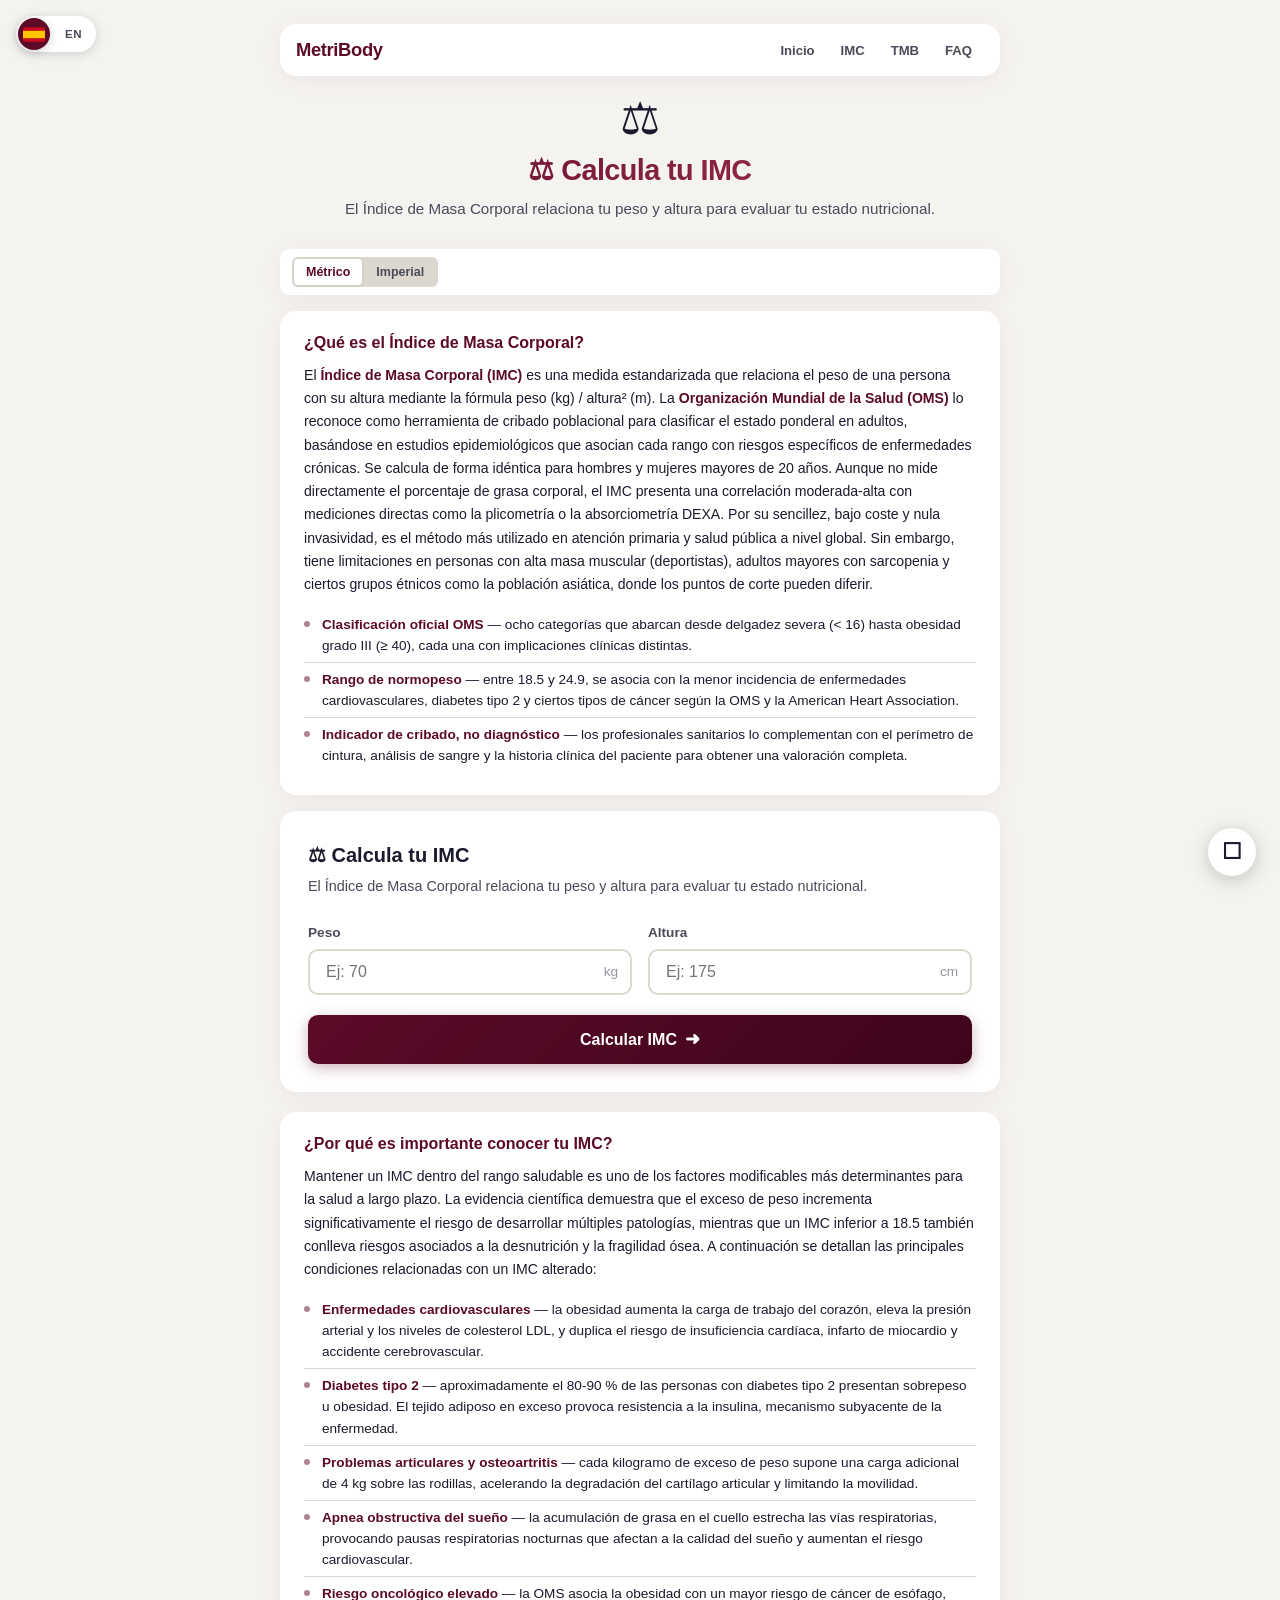
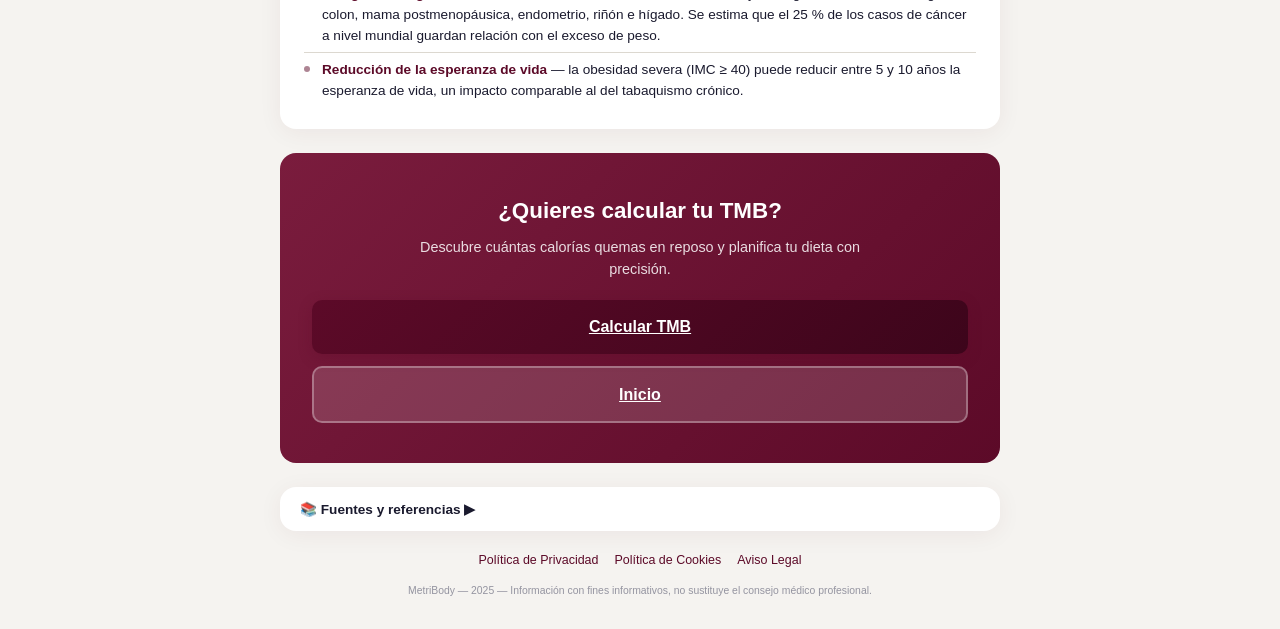
==== imc.html @ 4142ed70 "Reajuste de la pagina. Creación de una pagina home/index con información generica, navegador, y boto" ====
<!DOCTYPE html>
<html lang="es">
<head>
  <meta charset="UTF-8">
  <meta name="viewport" content="width=device-width, initial-scale=1.0">

  <title data-i18n="imc-titulo-pagina">Calculadora de IMC — Calcula tu Índice de Masa Corporal | MetriBody</title>
  <meta name="description" content="Calcula tu IMC gratis. Clasificación OMS con medidor animado. Aprende qué es el Índice de Masa Corporal y por qué es importante para tu salud.">
  <meta name="keywords" content="IMC, calculadora IMC, índice masa corporal, peso saludable, OMS, clasificación IMC, calcular IMC">
  <meta name="robots" content="index, follow">
  <meta name="author" content="MetriBody">
  <link rel="canonical" href="https://metribody.netlify.app/imc.html">
  <link rel="alternate" hreflang="es" href="https://metribody.netlify.app/imc.html">
  <link rel="alternate" hreflang="en" href="https://metribody.netlify.app/imc.html">

  <meta property="og:title" data-i18n-attr="content" data-i18n-key="imc-og-titulo" content="Calculadora de IMC gratuita — MetriBody">
  <meta property="og:description" data-i18n-attr="content" data-i18n-key="imc-og-desc" content="Calcula tu IMC al instante. Clasificación OMS con medidor animado, peso saludable y más.">
  <meta property="og:type" content="website">
  <meta property="og:url" content="https://metribody.netlify.app/imc.html">

  <meta name="twitter:card" content="summary_large_image">
  <meta name="twitter:title" data-i18n-attr="content" data-i18n-key="imc-tw-titulo" content="Calculadora de IMC — MetriBody">
  <meta name="twitter:description" data-i18n-attr="content" data-i18n-key="imc-tw-desc" content="Calcula tu IMC gratis. Clasificación OMS y medidor animado.">

  <script type="application/ld+json">
  {
    "@context": "https://schema.org",
    "@type": "WebApplication",
    "name": "Calculadora de IMC — MetriBody",
    "url": "https://metribody.netlify.app/imc.html",
    "description": "Calcula tu Índice de Masa Corporal con medidor animado y clasificación OMS.",
    "applicationCategory": "HealthApplication",
    "operatingSystem": "All",
    "browserRequirements": "Requires JavaScript",
    "inLanguage": ["es", "en"]
  }
  </script>

  <link rel="icon" type="image/svg+xml" href="favicon.svg">
  <link rel="icon" type="image/svg+xml" href="data:image/svg+xml,%3Csvg xmlns='http://www.w3.org/2000/svg' viewBox='0 0 64 64'%3E%3Crect width='64' height='64' rx='12' fill='%235C0A28'/%3E%3Cpath d='M18 36h8l4-18 4 28 4-18 4 8h4' stroke='%23A9A9A9' stroke-width='3.5' fill='none' stroke-linecap='round' stroke-linejoin='round'/%3E%3C/svg%3E">
  <link rel="apple-touch-icon" href="favicon.svg">
  <link rel="stylesheet" href="styles/style.css">
</head>
<body>

<a href="#contenido-principal" class="enlace-salto">Saltar al contenido</a>

<div class="selector-idioma" id="selector-idioma" role="switch" aria-checked="true" aria-label="Cambiar idioma" tabindex="0">
  <div class="pista-idioma" id="pista-idioma">
    <span class="texto-es">ES</span>
    <span class="texto-en">EN</span>
    <div class="deslizador-idioma" id="deslizador-idioma">
      <svg class="bandera" viewBox="0 0 30 20" xmlns="http://www.w3.org/2000/svg">
        <rect width="30" height="20" fill="#C60B1E"/>
        <rect y="5" width="30" height="10" fill="#FFC400"/>
      </svg>
    </div>
  </div>
</div>

<nav class="navegacion-principal" aria-label="Navegación principal">
  <div class="nav-marca">MetriBody</div>
  <ul class="nav-lista">
    <li><a href="index.html" class="nav-link" data-i18n="nav-inicio">Inicio</a></li>
    <li><a href="imc.html" class="nav-link" aria-current="page" data-i18n="nav-imc">IMC</a></li>
    <li><a href="tmb.html" class="nav-link" data-i18n="nav-tmb">TMB</a></li>
    <li><a href="index.html#faq" class="nav-link" data-i18n="nav-faq">FAQ</a></li>
  </ul>
  <button class="nav-toggle" aria-label="Menú" aria-expanded="false">&#9776;</button>
</nav>

<main class="contenedor" id="contenido-principal">

  <section class="calculadoras-seccion">

    <header class="encabezado">
      <div class="icono-encabezado" aria-hidden="true">&#9878;</div>
      <h1 data-i18n="imc-titulo">&#9878; Calcula tu IMC</h1>
      <p data-i18n="imc-desc">El Índice de Masa Corporal relaciona tu peso y altura para evaluar tu estado nutricional.</p>
    </header>

    <div class="barra-herramientas" role="toolbar" aria-label="Opciones">
      <div class="grupo-herramientas">
        <button class="herramienta herramienta-unidad activa" data-unidad="metrico" title="Sistema métrico" aria-label="Cambiar a métrico" data-i18n="metrico">Métrico</button>
        <button class="herramienta herramienta-unidad" data-unidad="imperial" title="Sistema imperial" aria-label="Cambiar a imperial" data-i18n="imperial">Imperial</button>
      </div>
    </div>

    <div class="info-box info-superior">
      <h2 class="info-box-titulo" data-i18n="imc-que-es-titulo">¿Qué es el Índice de Masa Corporal?</h2>
      <p class="info-box-texto" data-i18n="imc-que-es-texto">El <strong>Índice de Masa Corporal (IMC)</strong> es una medida estandarizada que relaciona el peso de una persona con su altura mediante la fórmula peso (kg) / altura² (m). La <strong>Organización Mundial de la Salud (OMS)</strong> lo reconoce como herramienta de cribado poblacional para clasificar el estado ponderal en adultos, basándose en estudios epidemiológicos que asocian cada rango con riesgos específicos de enfermedades crónicas. Se calcula de forma idéntica para hombres y mujeres mayores de 20 años. Aunque no mide directamente el porcentaje de grasa corporal, el IMC presenta una correlación moderada-alta con mediciones directas como la plicometría o la absorciometría DEXA. Por su sencillez, bajo coste y nula invasividad, es el método más utilizado en atención primaria y salud pública a nivel global. Sin embargo, tiene limitaciones en personas con alta masa muscular (deportistas), adultos mayores con sarcopenia y ciertos grupos étnicos como la población asiática, donde los puntos de corte pueden diferir.</p>
      <ul class="info-box-lista" data-i18n="imc-que-es-lista">
        <li><strong>Clasificación oficial OMS</strong> — ocho categorías que abarcan desde delgadez severa (&lt; 16) hasta obesidad grado III (≥ 40), cada una con implicaciones clínicas distintas.</li>
        <li><strong>Rango de normopeso</strong> — entre 18.5 y 24.9, se asocia con la menor incidencia de enfermedades cardiovasculares, diabetes tipo 2 y ciertos tipos de cáncer según la OMS y la American Heart Association.</li>
        <li><strong>Indicador de cribado, no diagnóstico</strong> — los profesionales sanitarios lo complementan con el perímetro de cintura, análisis de sangre y la historia clínica del paciente para obtener una valoración completa.</li>
      </ul>
    </div>

    <article class="tarjeta">
      <header class="encabezado-tarjeta">
        <h2 data-i18n="imc-titulo">&#9878; Calcula tu IMC</h2>
        <p data-i18n="imc-desc">El Índice de Masa Corporal relaciona tu peso y altura para evaluar tu estado nutricional.</p>
      </header>
      <form id="formulario-imc" class="formulario" novalidate>
        <div class="fila-formulario">
          <div class="grupo-formulario">
            <label for="peso-imc" data-i18n="peso">Peso <span class="unidad" id="unidad-peso-imc">(kg)</span></label>
            <div class="envoltorio-input">
              <input type="number" id="peso-imc" name="peso" data-i18n-placeholder="placeholder-peso" placeholder="Ej: 70" min="1" max="500" step="0.1" required>
              <span class="unidad-input" id="unidad-input-peso-imc" aria-hidden="true">kg</span>
            </div>
          </div>
          <div class="grupo-formulario">
            <label for="altura-imc" data-i18n="altura">Altura <span class="unidad" id="unidad-altura-imc">(cm)</span></label>
            <div class="envoltorio-input">
              <input type="number" id="altura-imc" name="altura" data-i18n-placeholder="placeholder-altura" placeholder="Ej: 175" min="1" max="300" step="0.1" required>
              <span class="unidad-input" id="unidad-input-altura-imc" aria-hidden="true">cm</span>
            </div>
          </div>
        </div>
        <button type="submit" class="btn btn-primario" id="btn-imc">
          <span class="texto-btn" data-i18n="btn-imc">Calcular IMC</span>
          <span class="icono-btn" aria-hidden="true">&#10140;</span>
        </button>
      </form>
    </article>

    <div class="tarjeta-resultado" id="resultado-imc" style="display:none" role="region" aria-live="polite">
      <div class="contenedor-medidor">
        <svg class="svg-medidor" viewBox="0 0 300 270" aria-hidden="true">
          <defs>
            <linearGradient id="gradiente-medidor" x1="0%" y1="0%" x2="100%" y2="0%">
              <stop offset="0%"   stop-color="#dc2626"/>
              <stop offset="14%"  stop-color="#ef4444"/>
              <stop offset="22%"  stop-color="#f59e0b"/>
              <stop offset="35%"  stop-color="#10b981"/>
              <stop offset="50%"  stop-color="#10b981"/>
              <stop offset="65%"  stop-color="#f59e0b"/>
              <stop offset="78%"  stop-color="#f97316"/>
              <stop offset="90%"  stop-color="#ef4444"/>
              <stop offset="100%" stop-color="#dc2626"/>
            </linearGradient>
          </defs>
          <path class="fondo-medidor" d="M 65.15 234.85 A 120 120 0 1 1 234.85 234.85" fill="none" stroke="#d4d4d4" stroke-width="24" stroke-linecap="round"/>
          <path class="relleno-medidor" id="relleno-medidor" d="M 65.15 234.85 A 120 120 0 1 1 234.85 234.85" fill="none" stroke="url(#gradiente-medidor)" stroke-width="24" stroke-linecap="round" stroke-dasharray="565.487 565.487" stroke-dashoffset="565.487" style="transition: stroke-dashoffset 1.2s cubic-bezier(0.25, 0.46, 0.45, 0.94);"/>
        </svg>
        <output class="valor-medidor" id="valor-medidor" for="peso-imc altura-imc">--</output>
        <span class="etiqueta-medidor" data-i18n="etiqueta-imc">IMC</span>
      </div>

      <div class="info-resultado">
        <div class="categoria-resultado" id="categoria-imc"></div>
        <div class="detalle-resultado" id="detalle-imc"></div>
      </div>

      <div class="rango-peso-ideal" id="rango-peso-ideal" style="display:none">
        <strong data-i18n="peso-ideal-label">&#9679; Peso saludable para tu altura:</strong>
        <span id="texto-rango-peso"></span>
      </div>

      <div class="tabla-imc" role="table" aria-label="Clasificación del IMC según la OMS">
        <div class="encabezado-tabla" role="row" data-i18n="tabla-titulo">Clasificaci&oacute;n del IMC</div>
        <div class="fila-tabla" role="row" data-min="0" data-max="16"><span role="cell">&lt; 16</span><span role="cell" data-i18n="cat-severa">Delgadez severa</span></div>
        <div class="fila-tabla" role="row" data-min="16" data-max="17"><span role="cell">16 - 16.99</span><span role="cell" data-i18n="cat-moderada">Delgadez moderada</span></div>
        <div class="fila-tabla" role="row" data-min="17" data-max="18.5"><span role="cell">17 - 18.49</span><span role="cell" data-i18n="cat-leve">Delgadez leve</span></div>
        <div class="fila-tabla" role="row" data-min="18.5" data-max="25"><span role="cell">18.5 - 24.99</span><span role="cell" data-i18n="cat-normal">Normal</span></div>
        <div class="fila-tabla" role="row" data-min="25" data-max="30"><span role="cell">25 - 29.99</span><span role="cell" data-i18n="cat-sobrepeso">Sobrepeso</span></div>
        <div class="fila-tabla" role="row" data-min="30" data-max="35"><span role="cell">30 - 34.99</span><span role="cell" data-i18n="cat-ob1">Obesidad grado I</span></div>
        <div class="fila-tabla" role="row" data-min="35" data-max="40"><span role="cell">35 - 39.99</span><span role="cell" data-i18n="cat-ob2">Obesidad grado II</span></div>
        <div class="fila-tabla" role="row" data-min="40" data-max="99"><span role="cell">&ge; 40</span><span role="cell" data-i18n="cat-ob3">Obesidad grado III</span></div>
      </div>
    </div>

    <div class="info-box info-inferior">
      <h2 class="info-box-titulo" data-i18n="imc-importancia-titulo">¿Por qué es importante conocer tu IMC?</h2>
      <p class="info-box-texto" data-i18n="imc-importancia-texto">Mantener un IMC dentro del rango saludable es uno de los factores modificables más determinantes para la salud a largo plazo. La evidencia científica demuestra que el exceso de peso incrementa significativamente el riesgo de desarrollar múltiples patologías, mientras que un IMC inferior a 18.5 también conlleva riesgos asociados a la desnutrición y la fragilidad ósea. A continuación se detallan las principales condiciones relacionadas con un IMC alterado:</p>
      <ul class="info-box-lista" data-i18n="imc-importancia-lista">
        <li><strong>Enfermedades cardiovasculares</strong> — la obesidad aumenta la carga de trabajo del corazón, eleva la presión arterial y los niveles de colesterol LDL, y duplica el riesgo de insuficiencia cardíaca, infarto de miocardio y accidente cerebrovascular.</li>
        <li><strong>Diabetes tipo 2</strong> — aproximadamente el 80-90 % de las personas con diabetes tipo 2 presentan sobrepeso u obesidad. El tejido adiposo en exceso provoca resistencia a la insulina, mecanismo subyacente de la enfermedad.</li>
        <li><strong>Problemas articulares y osteoartritis</strong> — cada kilogramo de exceso de peso supone una carga adicional de 4 kg sobre las rodillas, acelerando la degradación del cartílago articular y limitando la movilidad.</li>
        <li><strong>Apnea obstructiva del sueño</strong> — la acumulación de grasa en el cuello estrecha las vías respiratorias, provocando pausas respiratorias nocturnas que afectan a la calidad del sueño y aumentan el riesgo cardiovascular.</li>
        <li><strong>Riesgo oncológico elevado</strong> — la OMS asocia la obesidad con un mayor riesgo de cáncer de esófago, colon, mama postmenopáusica, endometrio, riñón e hígado. Se estima que el 25 % de los casos de cáncer a nivel mundial guardan relación con el exceso de peso.</li>
        <li><strong>Reducción de la esperanza de vida</strong> — la obesidad severa (IMC ≥ 40) puede reducir entre 5 y 10 años la esperanza de vida, un impacto comparable al del tabaquismo crónico.</li>
      </ul>
    </div>

  </section>

  <!-- CTA to TMB -->
  <section class="cta-seccion" aria-label="Calcula tu TMB">
    <h2 class="cta-titulo">¿Quieres calcular tu TMB?</h2>
    <p class="cta-desc">Descubre cuántas calorías quemas en reposo y planifica tu dieta con precisión.</p>
    <div class="cta-acciones">
      <a href="tmb.html" class="btn btn-primario" data-i18n="hero-cta-tmb">Calcular TMB</a>
      <a href="index.html" class="btn btn-secundario" data-i18n="nav-inicio">Volver al inicio</a>
    </div>
  </section>

  <!-- Referencias -->
  <div class="referencias" id="referencias">
    <button class="ref-toggle" id="ref-toggle" data-i18n="ref-titulo">📚 Fuentes y referencias ▶</button>
    <div class="ref-lista" id="ref-lista">
      <ol>
        <li><a href="https://www.who.int/news-room/fact-sheets/detail/obesity-and-overweight" target="_blank" rel="noopener noreferrer" data-i18n="ref-1">WHO — Obesity and overweight (clasificación del IMC y prevalencia global)</a></li>
        <li><a href="https://www.who.int/data/gho/data/themes/topics/topic-details/GHO/body-mass-index" target="_blank" rel="noopener noreferrer" data-i18n="ref-2">WHO Global Health Observatory — Body mass index (BMI) data portal</a></li>
        <li><a href="https://www.cdc.gov/bmi/adult-calculator/bmi-categories.html" target="_blank" rel="noopener noreferrer" data-i18n="ref-3">CDC — Adult BMI Categories (clasificación oficial de EE.UU.)</a></li>
        <li><a href="https://www.nhlbi.nih.gov/health/educational/lose_wt/BMI/bmicalc.htm" target="_blank" rel="noopener noreferrer" data-i18n="ref-4">NHLBI / NIH — Calculate Your BMI (National Heart, Lung, and Blood Institute)</a></li>
        <li><a href="https://www.heart.org/en/healthy-living/healthy-eating/losing-weight/bmi-in-adults" target="_blank" rel="noopener noreferrer" data-i18n="ref-5">American Heart Association — Body Mass Index in Adults</a></li>
        <li><a href="https://pubmed.ncbi.nlm.nih.gov/2305711/" target="_blank" rel="noopener noreferrer" data-i18n="ref-6">PubMed / NIH — Mifflin-St Jeor original study (Am J Clin Nutr, 1990)</a></li>
        <li><a href="https://www.aesan.gob.es/" target="_blank" rel="noopener noreferrer" data-i18n="ref-7">AESAN — Agencia Española de Seguridad Alimentaria y Nutrición</a></li>
        <li><a href="https://www.seen.es/calculadoras/calculadora-imc" target="_blank" rel="noopener noreferrer" data-i18n="ref-8">SEEN — Sociedad Española de Endocrinología y Nutrición</a></li>
      </ol>
    </div>
  </div>

</main>

<footer class="pie-pagina">
  <div class="footer-enlaces">
    <a href="privacidad.html" data-i18n="footer-privacidad">Política de Privacidad</a>
    <a href="cookies.html" data-i18n="footer-cookies">Política de Cookies</a>
    <a href="aviso-legal.html" data-i18n="footer-aviso">Aviso Legal</a>
  </div>
  <p><small data-i18n="footer">MetriBody — 2025 — Información con fines informativos, no sustituye el consejo médico profesional.</small></p>
</footer>

<button class="herramienta btn-modo-oscuro-fijo" id="btn-modo-oscuro" title="Modo oscuro" aria-label="Alternar modo oscuro">
  <span class="icono-modo" id="icono-modo">&#9790;</span>
</button>

<script src="scripts/script.js" defer></script>
</body>
</html>
---- styles/style.css ----
/* ============================================
   Calculadora IMC & TMB — Estilos
   Paleta: Deep Burgundy #5C0A28 | Silver #A9A9A9
   ============================================ */

 *,*::before,*::after {
  box-sizing: border-box;
  margin: 0;
  padding: 0;
}

:root {
  --vino: #5C0A28;
  --vino-oscuro: #3D051B;
  --vino-claro: #7A1C3D;
  --vino-brillante: #A83256;
  --plata: #A9A9A9;
  --plata-claro: #D4D4D4;
  --plata-oscuro: #808080;
  --fondo: #F5F3F0;
  --superficie: #FFFFFF;
  --texto: #1a1a2e;
  --texto-secundario: #4a4a5a;
  --texto-sutil: #9494a0;
  --borde: #dcd8d0;
  --borde-enfoque: #5C0A28;
  --exito: #10b981;
  --exito-fondo: #ecfdf5;
  --advertencia: #f59e0b;
  --advertencia-fondo: #fffbeb;
  --peligro: #ef4444;
  --peligro-fondo: #fef2f2;
  --naranja: #f97316;
  --naranja-fondo: #fff7ed;
  --purpura: #8b5cf6;
  --purpura-fondo: #f5f3ff;

  --sombra: 0 4px 24px rgba(92,10,40,0.06);
  --sombra-fuerte: 0 8px 32px rgba(92,10,40,0.10);
  --radio: 16px;
  --radio-pequeno: 10px;
  --radio-mini: 6px;
  --transicion: 0.3s cubic-bezier(0.4, 0, 0.2, 1);
}

html[data-tema="oscuro"] {
  --vino: #A83256;
  --vino-oscuro: #8B1A3E;
  --vino-claro: #C44A6E;
  --vino-brillante: #E06686;
  --plata: #808080;
  --plata-claro: #4a4a5a;
  --plata-oscuro: #A9A9A9;
  --fondo: #121212;
  --superficie: #1e1e2e;
  --texto: #e4e4e7;
  --texto-secundario: #a1a1aa;
  --texto-sutil: #71717a;
  --borde: #3f3f46;
  --borde-enfoque: #A83256;
  --exito-fondo: #064e3b;
  --advertencia-fondo: #451a03;
  --peligro-fondo: #450a0a;
  --naranja-fondo: #431407;
  --purpura-fondo: #2e1065;

  --sombra: 0 4px 24px rgba(0,0,0,0.4);
  --sombra-fuerte: 0 8px 32px rgba(0,0,0,0.5);
}

html {
  font-size: 16px;
  scroll-behavior: smooth;
}

body {
  font-family: -apple-system, BlinkMacSystemFont, 'Segoe UI', Roboto, 'Helvetica Neue', Arial, sans-serif;
  background: var(--fondo);
  color: var(--texto);
  line-height: 1.6;
  min-height: 100vh;
  display: flex;
  flex-direction: column;
  align-items: center;
  padding: 24px;
}

/* ==========================================
   Encabezado
   ========================================== */

.encabezado {
  text-align: center;
  margin-bottom: 28px;
}

.icono-encabezado {
  font-size: 2.8rem;
  line-height: 1;
  margin-bottom: 6px;
}

.encabezado h1 {
  font-size: 1.8rem;
  font-weight: 800;
  letter-spacing: -0.02em;
  background: linear-gradient(135deg, var(--vino), var(--vino-brillante));
  -webkit-background-clip: text;
  background-clip: text;
  -webkit-text-fill-color: transparent;
  margin-bottom: 4px;
}

.encabezado p {
  color: var(--texto-secundario);
  font-size: 0.95rem;
}

/* ==========================================
   Barra de herramientas
   ========================================== */

.barra-herramientas {
  display: flex;
  align-items: center;
  gap: 8px;
  margin-bottom: 16px;
  padding: 8px 12px;
  background: var(--superficie);
  border-radius: var(--radio-pequeno);
  box-shadow: var(--sombra);
}

.grupo-herramientas {
  display: flex;
  gap: 2px;
  background: var(--borde);
  border-radius: var(--radio-mini);
  padding: 2px;
}

.herramienta {
  padding: 6px 12px;
  border: none;
  background: transparent;
  color: var(--texto-secundario);
  font-size: 0.78rem;
  font-weight: 600;
  border-radius: 4px;
  cursor: pointer;
  transition: var(--transicion);
  font-family: inherit;
}

.herramienta:hover {
  color: var(--texto);
}

.herramienta.activa {
  background: var(--superficie);
  color: var(--vino);
  box-shadow: 0 1px 4px rgba(0,0,0,0.08);
}

.btn-modo-oscuro-fijo {
  position: fixed;
  bottom: 24px;
  right: 24px;
  z-index: 999;
  width: 48px;
  height: 48px;
  padding: 0;
  border: none;
  background: var(--superficie);
  color: var(--texto);
  font-size: 1.4rem;
  line-height: 1;
  border-radius: 50%;
  cursor: pointer;
  box-shadow: 0 4px 20px rgba(0,0,0,0.2);
  transition: transform 0.3s ease, box-shadow 0.3s ease, background 0.3s ease;
  display: flex;
  align-items: center;
  justify-content: center;
}

.btn-modo-oscuro-fijo:hover {
  transform: scale(1.1);
  box-shadow: 0 6px 28px rgba(0,0,0,0.3);
}

.btn-modo-oscuro-fijo:active {
  transform: scale(0.95);
}

.icono-modo {
  display: inline-block;
  transition: transform 0.3s ease;
  pointer-events: none;
}

html[data-tema="oscuro"] .icono-modo {
  transform: rotate(360deg);
}

/* ==========================================
   Selector de idioma (toggler deslizante)
   ========================================== */

.selector-idioma {
  position: fixed;
  top: 16px;
  left: 16px;
  z-index: 1000;
  cursor: pointer;
  user-select: none;
}

.pista-idioma {
  position: relative;
  width: 80px;
  height: 36px;
  background: var(--superficie);
  border-radius: 18px;
  box-shadow: 0 2px 12px rgba(0,0,0,0.15);
  display: flex;
  align-items: center;
  justify-content: space-between;
  padding: 0 14px;
  transition: background 0.3s ease;
}

.texto-es,
.texto-en {
  font-size: 0.72rem;
  font-weight: 700;
  color: var(--texto-secundario);
  z-index: 1;
  pointer-events: none;
  letter-spacing: 0.5px;
}

.deslizador-idioma {
  position: absolute;
  top: 2px;
  left: 2px;
  width: 32px;
  height: 32px;
  border-radius: 50%;
  background: var(--vino);
  box-shadow: 0 2px 8px rgba(0,0,0,0.2);
  transition: left 0.35s cubic-bezier(0.4, 0, 0.2, 1);
  display: flex;
  align-items: center;
  justify-content: center;
  overflow: hidden;
  z-index: 2;
  pointer-events: none;
}

.selector-idioma.en .deslizador-idioma {
  left: calc(100% - 34px);
}

.bandera {
  width: 22px;
  height: 15px;
  border-radius: 2px;
  display: block;
}

/* ==========================================
   Rango peso ideal
   ========================================== */

.rango-peso-ideal {
  font-size: 0.85rem;
  color: var(--texto);
  background: var(--exito-fondo);
  padding: 10px 14px;
  border-radius: var(--radio-pequeno);
  margin-bottom: 16px;
  border-left: 3px solid var(--exito);
  text-align: center;
}

.rango-peso-ideal strong {
  display: block;
  margin-bottom: 2px;
}

/* ==========================================
   Contenedor
   ========================================== */

.contenedor {
  width: 100%;
  max-width: 720px;
}

/* ==========================================
   Pestañas
   ========================================== */

.pestanas {
  display: flex;
  gap: 4px;
  background: var(--borde);
  border-radius: var(--radio-pequeno);
  padding: 4px;
  margin-bottom: 24px;
}

.btn-pestana {
  flex: 1;
  padding: 12px 20px;
  border: none;
  background: transparent;
  color: var(--texto-secundario);
  font-size: 1rem;
  font-weight: 600;
  border-radius: var(--radio-mini);
  cursor: pointer;
  transition: var(--transicion);
}

.btn-pestana:hover {
  color: var(--texto);
  background: rgba(255,255,255,0.5);
}

.btn-pestana.activo {
  background: var(--superficie);
  color: var(--vino);
  box-shadow: 0 2px 8px rgba(92,10,40,0.12);
}

.contenido-pestana {
  display: none;
  animation: aparecer 0.4s ease;
}

.contenido-pestana.activo {
  display: block;
}

@keyframes aparecer {
  from { opacity: 0; transform: translateY(12px); }
  to { opacity: 1; transform: translateY(0); }
}

/* ==========================================
   Info boxes (superior / inferior)
   ========================================== */

.info-box {
  background: var(--superficie);
  border-radius: var(--radio);
  box-shadow: var(--sombra);
  padding: 22px 24px;
}

.info-superior {
  margin-bottom: 16px;
}

.info-inferior {
  margin-top: 20px;
}

.info-box-titulo {
  font-size: 1rem;
  font-weight: 700;
  color: var(--vino);
  margin-bottom: 10px;
  line-height: 1.3;
}

.info-box-texto {
  font-size: 0.88rem;
  line-height: 1.65;
  color: var(--texto);
  margin-bottom: 12px;
}

.info-box-texto strong,
.info-box-lista strong {
  color: var(--vino);
  font-weight: 600;
}

.info-box-lista {
  list-style: none;
  padding: 0;
  margin: 0;
}

.info-box-lista li {
  position: relative;
  padding: 6px 0 6px 18px;
  font-size: 0.85rem;
  line-height: 1.55;
  color: var(--texto);
  border-bottom: 1px solid var(--borde);
}

.info-box-lista li:last-child {
  border-bottom: none;
}

.info-box-lista li::before {
  content: '';
  position: absolute;
  left: 0;
  top: 13px;
  width: 6px;
  height: 6px;
  border-radius: 50%;
  background: var(--vino);
  opacity: 0.5;
}

/* ==========================================
   Referencias (collapsible)
   ========================================== */

.referencias {
  margin-top: 24px;
  background: var(--superficie);
  border-radius: var(--radio);
  box-shadow: var(--sombra);
  overflow: hidden;
}

.ref-toggle {
  width: 100%;
  padding: 14px 20px;
  border: none;
  background: transparent;
  color: var(--texto);
  font-size: 0.85rem;
  font-weight: 600;
  cursor: pointer;
  text-align: left;
  font-family: inherit;
  transition: background 0.2s ease;
}

.ref-toggle:hover {
  background: rgba(92,10,40,0.04);
}

html[data-tema="oscuro"] .ref-toggle:hover {
  background: rgba(168,50,86,0.1);
}

.ref-lista {
  display: none;
  padding: 0 20px 16px;
}

.ref-lista ol {
  margin: 0;
  padding: 0 0 0 20px;
}

.ref-lista li {
  font-size: 0.8rem;
  line-height: 1.6;
  color: var(--texto-secundario);
  padding: 2px 0;
}

.ref-lista a {
  color: var(--vino);
  text-decoration: none;
  word-break: break-all;
}

.ref-lista a:hover {
  text-decoration: underline;
}

/* ==========================================
   Tarjeta
   ========================================== */

.tarjeta {
  background: var(--superficie);
  border-radius: var(--radio);
  box-shadow: var(--sombra);
  padding: 28px;
  margin-bottom: 20px;
}

.encabezado-tarjeta {
  margin-bottom: 24px;
}

.encabezado-tarjeta h2 {
  font-size: 1.25rem;
  font-weight: 700;
  margin-bottom: 4px;
  display: flex;
  align-items: center;
  gap: 8px;
}

.encabezado-tarjeta p {
  color: var(--texto-secundario);
  font-size: 0.9rem;
}

/* ==========================================
   Formulario
   ========================================== */

.formulario {
  display: flex;
  flex-direction: column;
  gap: 20px;
}

.fila-formulario {
  display: grid;
  grid-template-columns: 1fr 1fr;
  gap: 16px;
}

.fila-formulario-3 {
  grid-template-columns: 1fr 1fr 1fr;
}

.grupo-formulario {
  display: flex;
  flex-direction: column;
  gap: 6px;
}

.grupo-formulario label {
  font-size: 0.85rem;
  font-weight: 600;
  color: var(--texto-secundario);
}

.unidad {
  color: var(--texto-sutil);
  font-weight: 400;
}

.envoltorio-input {
  position: relative;
}

.envoltorio-input input,
.envoltorio-select select {
  width: 100%;
  padding: 12px 16px;
  padding-right: 44px;
  border: 2px solid var(--borde);
  border-radius: var(--radio-pequeno);
  font-size: 1rem;
  background: var(--superficie);
  color: var(--texto);
  transition: var(--transicion);
  outline: none;
  -moz-appearance: textfield;
}

.envoltorio-input input::-webkit-outer-spin-button,
.envoltorio-input input::-webkit-inner-spin-button {
  -webkit-appearance: none;
  margin: 0;
}

.envoltorio-input input:focus {
  border-color: var(--borde-enfoque);
  box-shadow: 0 0 0 3px rgba(92,10,40,0.10);
}

.unidad-input {
  position: absolute;
  right: 14px;
  top: 50%;
  transform: translateY(-50%);
  color: var(--texto-sutil);
  font-size: 0.85rem;
  font-weight: 500;
  pointer-events: none;
}

.envoltorio-select {
  position: relative;
}

.envoltorio-select select {
  padding-right: 40px;
  appearance: none;
  -webkit-appearance: none;
  cursor: pointer;
  background: var(--superficie);
}

.envoltorio-select select:focus {
  border-color: var(--borde-enfoque);
  box-shadow: 0 0 0 3px rgba(92,10,40,0.10);
}

.flecha-select {
  position: absolute;
  right: 14px;
  top: 50%;
  transform: translateY(-50%);
  color: var(--texto-sutil);
  font-size: 0.65rem;
  pointer-events: none;
}

/* ==========================================
   Radio buttons
   ========================================== */

.grupo-radio {
  display: flex;
  gap: 12px;
}

.btn-radio {
  flex: 1;
  display: flex;
  align-items: center;
  gap: 8px;
  padding: 10px 16px;
  border: 2px solid var(--borde);
  border-radius: var(--radio-pequeno);
  cursor: pointer;
  transition: var(--transicion);
  position: relative;
}

.btn-radio:hover {
  border-color: var(--vino);
  background: rgba(92,10,40,0.03);
}

.btn-radio input {
  position: absolute;
  opacity: 0;
  pointer-events: none;
}

.btn-radio input:checked + .indicador-radio {
  border-color: var(--vino);
  background: var(--vino);
}

.btn-radio input:checked + .indicador-radio::after {
  transform: scale(1);
}

.btn-radio input:checked ~ .etiqueta-radio {
  color: var(--vino);
  font-weight: 600;
}

.indicador-radio {
  width: 20px;
  height: 20px;
  border: 2px solid var(--texto-sutil);
  border-radius: 50%;
  display: flex;
  align-items: center;
  justify-content: center;
  transition: var(--transicion);
  flex-shrink: 0;
}

.indicador-radio::after {
  content: '';
  width: 8px;
  height: 8px;
  background: white;
  border-radius: 50%;
  transform: scale(0);
  transition: var(--transicion);
}

.etiqueta-radio {
  font-size: 0.9rem;
  font-weight: 500;
  transition: var(--transicion);
}

/* ==========================================
   Botón
   ========================================== */

.btn {
  display: inline-flex;
  align-items: center;
  justify-content: center;
  gap: 8px;
  padding: 14px 28px;
  border: none;
  border-radius: var(--radio-pequeno);
  font-size: 1rem;
  font-weight: 600;
  cursor: pointer;
  transition: var(--transicion);
  width: 100%;
}

.btn-primario {
  background: linear-gradient(135deg, var(--vino), var(--vino-oscuro));
  color: white;
  box-shadow: 0 4px 14px rgba(92,10,40,0.30);
}

.btn-primario:hover {
  transform: translateY(-2px);
  box-shadow: 0 6px 20px rgba(92,10,40,0.40);
}

.btn-primario:active {
  transform: translateY(0);
}

.icono-btn {
  font-size: 1.1rem;
  transition: var(--transicion);
}

.btn:hover .icono-btn {
  transform: translateX(4px);
}

/* ==========================================
   Tarjeta resultado
   ========================================== */

.tarjeta-resultado {
  background: var(--superficie);
  border-radius: var(--radio);
  box-shadow: var(--sombra-fuerte);
  padding: 28px;
  margin-bottom: 20px;
  animation: subir 0.5s ease;
}

@keyframes subir {
  from { opacity: 0; transform: translateY(20px); }
  to { opacity: 1; transform: translateY(0); }
}

/* ==========================================
   Medidor SVG
   ========================================== */

.contenedor-medidor {
  position: relative;
  display: flex;
  flex-direction: column;
  align-items: center;
  margin-bottom: 16px;
}

.svg-medidor {
  width: 100%;
  max-width: 280px;
  height: auto;
  display: block;
}

.fondo-medidor {
  stroke: var(--plata-claro);
}

.relleno-medidor {
  filter: drop-shadow(0 0 8px rgba(92,10,40,0.15));
}

.valor-medidor {
  position: absolute;
  top: 55%;
  left: 50%;
  transform: translate(-50%, -50%);
  font-size: 2.8rem;
  font-weight: 800;
  color: var(--texto);
  line-height: 1;
  z-index: 1;
  background: none;
  border: none;
}

.etiqueta-medidor {
  position: absolute;
  top: calc(55% + 34px);
  left: 50%;
  transform: translateX(-50%);
  font-size: 0.85rem;
  font-weight: 600;
  color: var(--texto-sutil);
  text-transform: uppercase;
  letter-spacing: 0.08em;
  z-index: 1;
}

/* ==========================================
   Info resultado
   ========================================== */

.info-resultado {
  text-align: center;
  margin-bottom: 20px;
}

.categoria-resultado {
  font-size: 1.4rem;
  font-weight: 700;
  margin-bottom: 2px;
}

.detalle-resultado {
  font-size: 0.9rem;
  color: var(--texto-secundario);
}

.consejo-resultado {
  font-size: 0.85rem;
  font-weight: 500;
  color: var(--texto);
  background: rgba(92,10,40,0.04);
  padding: 10px 14px;
  border-radius: var(--radio-pequeno);
  margin-top: 12px;
  border-left: 3px solid var(--vino);
}

/* ==========================================
   Tabla IMC
   ========================================== */

.tabla-imc {
  border: 1px solid var(--borde);
  border-radius: var(--radio-pequeno);
  overflow: hidden;
  font-size: 0.85rem;
}

.encabezado-tabla {
  background: rgba(92,10,40,0.04);
  padding: 10px 16px;
  font-weight: 700;
  color: var(--vino);
  border-bottom: 1px solid var(--borde);
}

.fila-tabla {
  display: flex;
  justify-content: space-between;
  padding: 8px 16px;
  border-bottom: 1px solid var(--borde);
  transition: var(--transicion);
}

.fila-tabla:last-child {
  border-bottom: none;
}

.fila-tabla.resaltado {
  background: var(--vino);
  color: white;
  font-weight: 600;
}

.fila-tabla span:first-child {
  color: var(--texto-sutil);
}

.fila-tabla.resaltado span:first-child {
  color: rgba(255,255,255,0.8);
}

/* ==========================================
   TMB — Grid métricas
   ========================================== */

.cuadricula-tmb {
  display: flex;
  align-items: center;
  gap: 12px;
  margin-bottom: 24px;
}

.metrica-tmb {
  flex: 1;
  text-align: center;
  padding: 20px 12px;
  background: rgba(92,10,40,0.04);
  border-radius: var(--radio-pequeno);
}

.valor-metrica {
  font-size: 2rem;
  font-weight: 800;
  color: var(--vino);
  line-height: 1.2;
  background: none;
  border: none;
}

.etiqueta-metrica {
  font-size: 0.85rem;
  font-weight: 600;
  color: var(--texto-secundario);
  margin-bottom: 2px;
}

.etiqueta-metrica .unidad {
  font-weight: 400;
}

.descripcion-metrica {
  font-size: 0.75rem;
  color: var(--texto-sutil);
}

.separador-tmb {
  font-size: 1.5rem;
  color: var(--texto-sutil);
  flex-shrink: 0;
}

/* ==========================================
   Recomendaciones TMB
   ========================================== */

.recomendaciones-tmb {
  display: grid;
  grid-template-columns: 1fr 1fr 1fr;
  gap: 12px;
  margin-bottom: 16px;
}

.tarjeta-recomendacion {
  padding: 16px 12px;
  border-radius: var(--radio-pequeno);
  text-align: center;
  border: 1px solid var(--borde);
  transition: var(--transicion);
}

.tarjeta-recomendacion:hover {
  transform: translateY(-4px);
  box-shadow: var(--sombra);
}

.recomendacion-deficit {
  background: var(--advertencia-fondo);
  border-color: #fde68a;
}

.recomendacion-mant {
  background: var(--exito-fondo);
  border-color: #a7f3d0;
}

.recomendacion-super {
  background: var(--purpura-fondo);
  border-color: #ddd6fe;
}

.titulo-recomendacion {
  font-size: 0.75rem;
  font-weight: 700;
  text-transform: uppercase;
  letter-spacing: 0.04em;
  margin-bottom: 6px;
  color: var(--texto-secundario);
}

.emoji-recomendacion {
  font-size: 0.9rem;
}

.valor-recomendacion {
  font-size: 1.4rem;
  font-weight: 800;
  margin-bottom: 2px;
  background: none;
  border: none;
}

.recomendacion-deficit .valor-recomendacion { color: var(--naranja); }
.recomendacion-mant .valor-recomendacion { color: var(--exito); }
.recomendacion-super .valor-recomendacion { color: var(--purpura); }

.descripcion-recomendacion {
  font-size: 0.72rem;
  color: var(--texto-sutil);
  line-height: 1.4;
}

.nota-tmb {
  font-size: 0.78rem;
  color: var(--texto-sutil);
  padding: 12px 16px;
  background: rgba(92,10,40,0.03);
  border-radius: var(--radio-pequeno);
  line-height: 1.5;
}

/* ==========================================
   Error formulario
   ========================================== */

.error-formulario {
  color: var(--peligro);
  font-size: 0.85rem;
  padding: 8px 12px;
  background: var(--peligro-fondo);
  border-radius: var(--radio-pequeno);
  margin-top: -8px;
}

/* ==========================================
   Skip link
   ========================================== */

.enlace-salto {
  position: absolute;
  top: -100%;
  left: 16px;
  background: var(--vino);
  color: white;
  padding: 8px 16px;
  border-radius: var(--radio-mini);
  z-index: 9999;
  font-size: 0.85rem;
  font-weight: 600;
  text-decoration: none;
}

.enlace-salto:focus {
  top: 8px;
}

/* ==========================================
   Navegación principal
   ========================================== */

.navegacion-principal {
  width: 100%;
  max-width: 720px;
  display: flex;
  align-items: center;
  justify-content: space-between;
  background: var(--superficie);
  border-radius: var(--radio);
  box-shadow: var(--sombra);
  padding: 0 16px;
  margin-bottom: 20px;
  min-height: 52px;
}

.nav-marca {
  font-size: 1.15rem;
  font-weight: 800;
  color: var(--vino);
  letter-spacing: -0.02em;
  flex-shrink: 0;
}

.nav-lista {
  display: flex;
  align-items: center;
  gap: 2px;
  list-style: none;
  margin: 0;
  padding: 0;
}

.nav-link {
  display: block;
  padding: 8px 12px;
  font-size: 0.82rem;
  font-weight: 600;
  color: var(--texto-secundario);
  text-decoration: none;
  border-radius: var(--radio-mini);
  transition: var(--transicion);
  background: none;
  border: none;
  cursor: pointer;
  font-family: inherit;
  white-space: nowrap;
}

.nav-link:hover,
.nav-link:focus {
  color: var(--vino);
  background: rgba(92,10,40,0.04);
}

.nav-desplegable {
  position: relative;
}

.nav-submenu {
  display: none;
  position: absolute;
  top: 100%;
  right: 0;
  background: var(--superficie);
  border-radius: var(--radio-pequeno);
  box-shadow: var(--sombra-fuerte);
  padding: 6px;
  min-width: 180px;
  list-style: none;
  z-index: 100;
}

.nav-desplegable:hover .nav-submenu,
.nav-desplegable:focus-within .nav-submenu {
  display: block;
}

.nav-submenu .nav-link {
  padding: 8px 14px;
  font-size: 0.8rem;
}

.nav-toggle {
  display: none;
  background: none;
  border: none;
  font-size: 1.5rem;
  color: var(--vino);
  cursor: pointer;
  padding: 8px;
}

/* ==========================================
   Hero section
   ========================================== */

.hero {
  background: linear-gradient(135deg, var(--vino), var(--vino-oscuro));
  border-radius: var(--radio);
  padding: 48px 32px;
  margin-bottom: 20px;
  text-align: center;
  position: relative;
  overflow: hidden;
}

.hero-contenido {
  position: relative;
  z-index: 1;
}

.hero-titulo {
  font-size: 1.6rem;
  font-weight: 800;
  color: white;
  letter-spacing: -0.02em;
  margin-bottom: 10px;
  line-height: 1.25;
}

.hero-subtitulo {
  font-size: 0.95rem;
  color: rgba(255,255,255,0.85);
  max-width: 520px;
  margin: 0 auto 24px;
  line-height: 1.5;
}

.hero-acciones {
  display: flex;
  gap: 12px;
  justify-content: center;
  flex-wrap: wrap;
}

.hero-acciones .btn-secundario {
  background: rgba(255,255,255,0.15);
  color: white;
  border: 2px solid rgba(255,255,255,0.3);
}

.hero-acciones .btn-secundario:hover {
  background: rgba(255,255,255,0.25);
  border-color: rgba(255,255,255,0.5);
}

/* ==========================================
   Tool cards grid
   ========================================== */

.herramientas-seccion {
  margin-bottom: 24px;
}

.herramientas-cuadricula {
  display: grid;
  grid-template-columns: 1fr 1fr 1fr;
  gap: 16px;
}

.herramienta-tarjeta {
  background: var(--superficie);
  border-radius: var(--radio);
  box-shadow: var(--sombra);
  padding: 24px 20px;
  text-align: center;
  transition: var(--transicion);
  display: flex;
  flex-direction: column;
  align-items: center;
  gap: 8px;
  position: relative;
}

.herramienta-tarjeta:hover {
  transform: translateY(-4px);
  box-shadow: var(--sombra-fuerte);
}

.tarjeta-icono {
  font-size: 2rem;
  line-height: 1;
  color: var(--vino);
}

.tarjeta-titulo {
  font-size: 0.95rem;
  font-weight: 700;
  color: var(--texto);
  line-height: 1.3;
}

.tarjeta-desc {
  font-size: 0.78rem;
  color: var(--texto-secundario);
  line-height: 1.45;
  flex: 1;
}

.tarjeta-accion {
  display: inline-block;
  margin-top: auto;
  font-size: 0.78rem;
  padding: 6px 16px;
  border-radius: 20px;
  background: var(--vino);
  color: white;
  text-decoration: none;
  font-weight: 600;
  transition: var(--transicion);
}

.tarjeta-accion:hover {
  background: var(--vino-brillante);
  transform: scale(1.05);
}

.herramienta-prox {
  opacity: 0.7;
}

.herramienta-prox:hover {
  opacity: 1;
}

.prox-etiqueta {
  font-size: 0.68rem;
  font-weight: 700;
  text-transform: uppercase;
  letter-spacing: 0.06em;
  color: var(--vino);
  background: rgba(92,10,40,0.08);
  padding: 3px 10px;
  border-radius: 20px;
  margin-top: auto;
}

/* ==========================================
   Section title (shared)
   ========================================== */

.seccion-titulo {
  font-size: 1.2rem;
  font-weight: 700;
  color: var(--vino);
  margin-bottom: 16px;
  text-align: center;
}

.calculadoras-seccion {
  margin-bottom: 24px;
}

/* ==========================================
   FAQ Slider
   ========================================== */

.faq-seccion {
  margin-bottom: 24px;
}

.faq-slider-contenedor {
  position: relative;
  background: var(--superficie);
  border-radius: var(--radio);
  box-shadow: var(--sombra);
}

.faq-slider-viewport {
  overflow: hidden;
  margin: 0 44px;
}

.faq-slider-track {
  display: flex;
  transition: transform 0.5s cubic-bezier(0.4, 0, 0.2, 1);
  min-height: 120px;
}

.faq-slide {
  flex: 0 0 100%;
  width: 100%;
  box-sizing: border-box;
}

.faq-slide-inner {
  padding: 32px 20px;
}

.faq-slide-pregunta {
  font-size: 1rem;
  font-weight: 700;
  color: var(--vino);
  margin-bottom: 12px;
  line-height: 1.3;
  text-align: center;
}

.faq-slide-respuesta {
  font-size: 0.88rem;
  line-height: 1.65;
  color: var(--texto-secundario);
  margin: 0;
  text-align: justify;
}

.faq-slider-btn {
  position: absolute;
  top: 50%;
  transform: translateY(-50%);
  z-index: 2;
  background: var(--vino);
  color: white;
  border: none;
  width: 36px;
  height: 36px;
  border-radius: 50%;
  font-size: 0.9rem;
  cursor: pointer;
  display: flex;
  align-items: center;
  justify-content: center;
  transition: var(--transicion);
}

.faq-slider-btn:hover {
  background: var(--vino-brillante);
  transform: translateY(-50%) scale(1.1);
}

.faq-slider-btn:active {
  transform: translateY(-50%) scale(0.95);
}

.faq-slider-prev {
  left: 4px;
}

.faq-slider-next {
  right: 4px;
}



/* ==========================================
   CTA section
   ========================================== */

.cta-seccion {
  background: linear-gradient(135deg, var(--vino-claro), var(--vino));
  border-radius: var(--radio);
  padding: 40px 32px;
  margin-bottom: 24px;
  text-align: center;
}

.cta-titulo {
  font-size: 1.4rem;
  font-weight: 800;
  color: white;
  margin-bottom: 8px;
}

.cta-desc {
  font-size: 0.9rem;
  color: rgba(255,255,255,0.85);
  max-width: 440px;
  margin: 0 auto 20px;
  line-height: 1.5;
}

.cta-acciones {
  display: flex;
  gap: 12px;
  justify-content: center;
  flex-wrap: wrap;
}

.cta-acciones .btn-secundario {
  background: rgba(255,255,255,0.15);
  color: white;
  border: 2px solid rgba(255,255,255,0.3);
}

.cta-acciones .btn-secundario:hover {
  background: rgba(255,255,255,0.25);
  border-color: rgba(255,255,255,0.5);
}

/* ==========================================
   Pie de página
   ========================================== */

.pie-pagina {
  width: 100%;
  max-width: 720px;
  text-align: center;
  padding: 20px 0 4px;
  font-size: 0.78rem;
  color: var(--texto-sutil);
}

.footer-enlaces {
  display: flex;
  gap: 16px;
  justify-content: center;
  flex-wrap: wrap;
  margin-bottom: 10px;
}

.pie-pagina a {
  color: var(--vino);
  text-decoration: none;
}

.pie-pagina a:hover {
  text-decoration: underline;
}

/* ==========================================
   Breadcrumb
   ========================================== */

.migaja {
  font-size: 0.8rem;
  color: var(--texto-sutil);
  margin-bottom: 16px;
  padding: 8px 0;
}

.migaja a {
  color: var(--vino);
  text-decoration: none;
  font-weight: 500;
}

.migaja a:hover {
  text-decoration: underline;
}

.migaja span {
  color: var(--texto-secundario);
  font-weight: 600;
}

/* ==========================================
   Responsive
   ========================================== */

@media (max-width: 640px) {
  body {
    padding: 12px;
  }

  .encabezado h1 {
    font-size: 1.4rem;
  }

  .tarjeta,
  .tarjeta-resultado {
    padding: 20px 16px;
  }

  .fila-formulario {
    grid-template-columns: 1fr;
  }

  .fila-formulario-3 {
    grid-template-columns: 1fr;
  }

  .cuadricula-tmb {
    flex-direction: column;
  }

  .separador-tmb {
    display: none;
  }

  .recomendaciones-tmb {
    grid-template-columns: 1fr;
  }

  .svg-medidor {
    max-width: 240px;
  }

  .valor-medidor {
    font-size: 2rem;
  }

  .etiqueta-medidor {
    top: calc(55% + 28px);
  }

  .pestanas {
    flex-direction: row;
  }

  .btn-pestana {
    font-size: 0.9rem;
    padding: 10px 14px;
  }

  .grupo-radio {
    flex-direction: column;
  }

  .hero {
    padding: 32px 20px;
  }

  .hero-titulo {
    font-size: 1.25rem;
  }

  .hero-subtitulo {
    font-size: 0.85rem;
  }

  .herramientas-cuadricula {
    grid-template-columns: 1fr 1fr;
  }

  .herramienta-tarjeta {
    padding: 18px 14px;
  }

  .cta-seccion {
    padding: 28px 20px;
  }

  .cta-titulo {
    font-size: 1.15rem;
  }

  .navegacion-principal {
    flex-wrap: wrap;
    padding: 8px 12px;
  }

  .nav-lista {
    display: none;
    width: 100%;
    flex-direction: column;
    padding: 8px 0;
    gap: 2px;
  }

  .nav-lista.visible {
    display: flex;
  }

  .nav-toggle {
    display: block;
  }

  .nav-submenu {
    position: static;
    box-shadow: none;
    padding: 0 0 0 16px;
  }

  .nav-desplegable:hover .nav-submenu {
    display: none;
  }

  .nav-desplegable.nav-abierto .nav-submenu {
    display: block;
  }
}

@media (max-width: 480px) {
  .herramientas-cuadricula {
    grid-template-columns: 1fr;
  }
}

@media (min-width: 641px) and (max-width: 768px) {
  .recomendaciones-tmb {
    grid-template-columns: 1fr 1fr;
  }

  .recomendaciones-tmb .tarjeta-recomendacion:last-child {
    grid-column: span 2;
  }

  .herramientas-cuadricula {
    grid-template-columns: 1fr 1fr;
  }
}
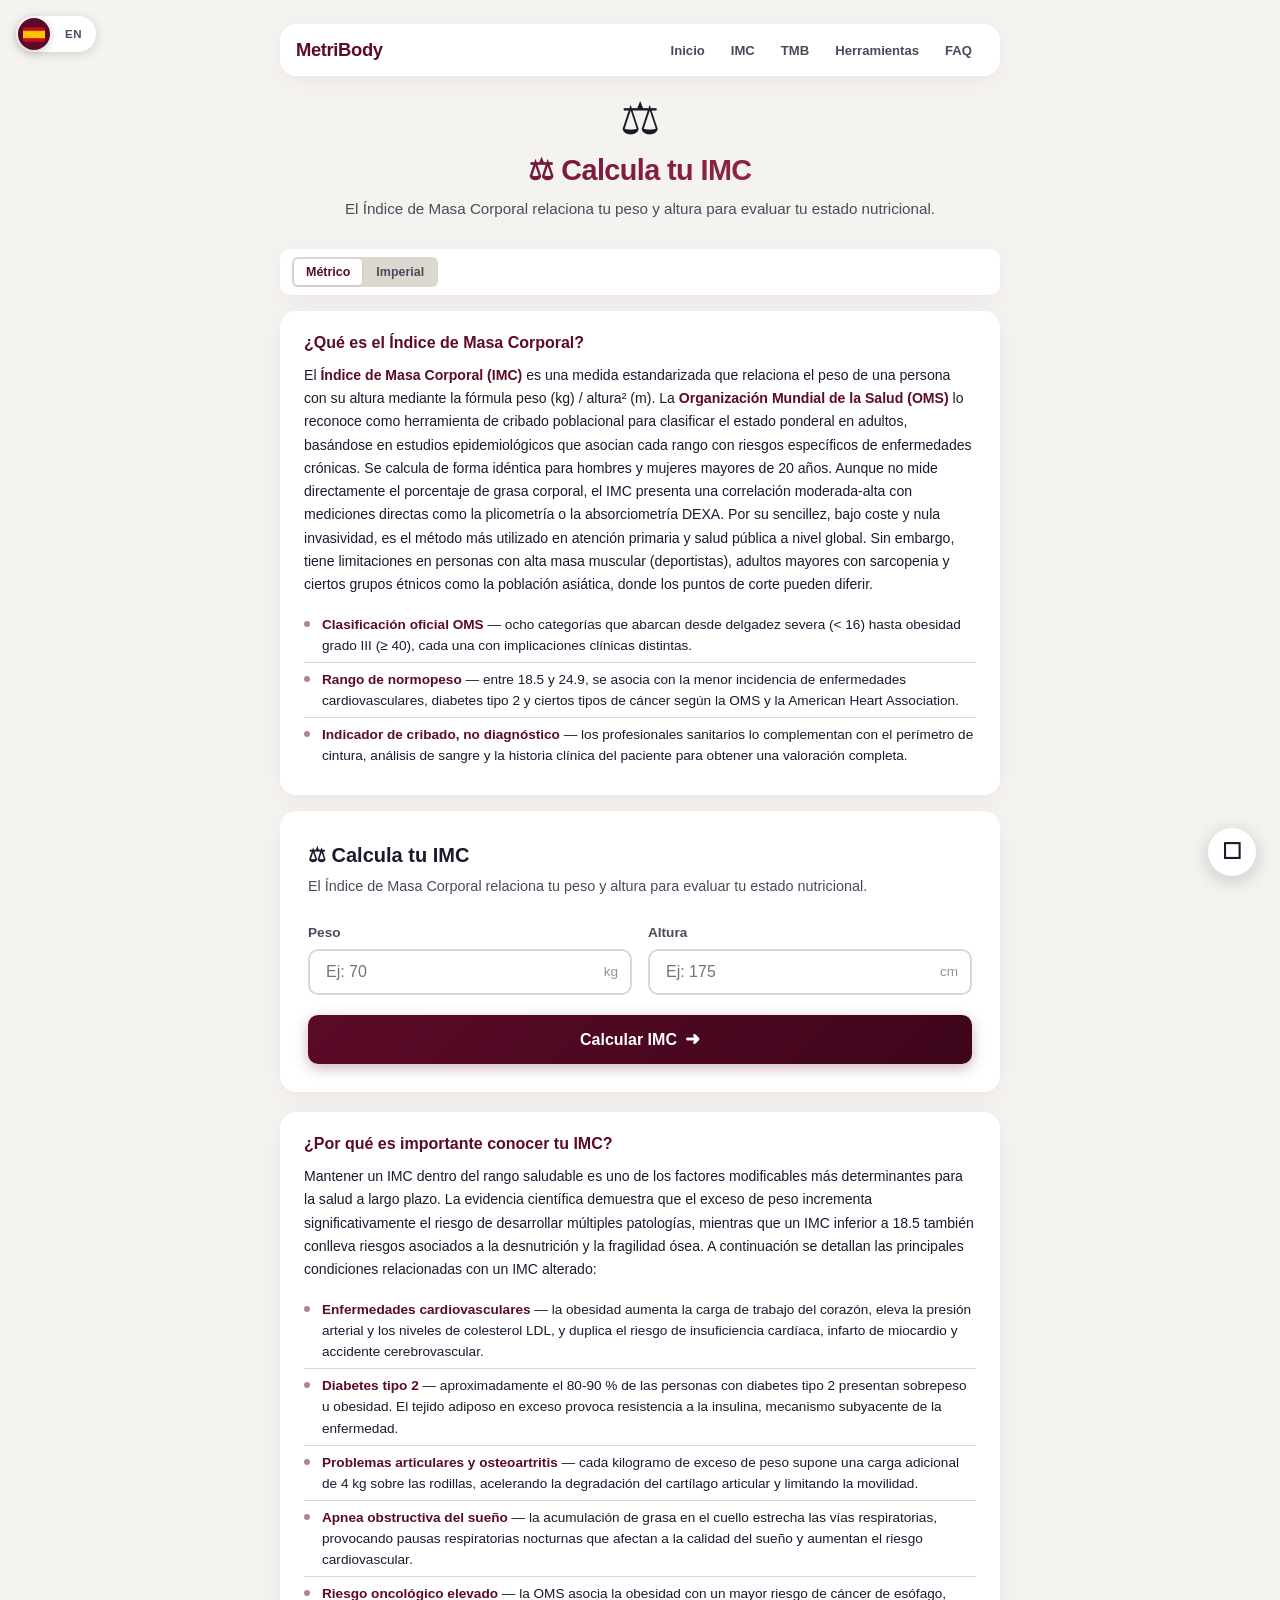
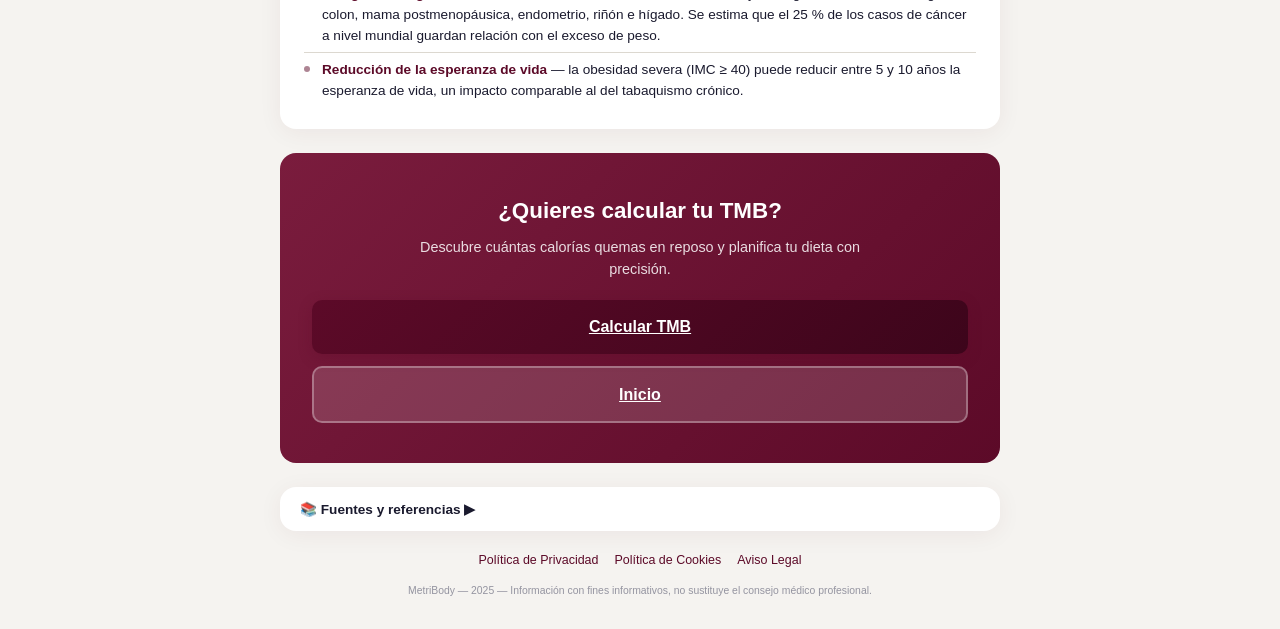
==== commit d88fc2f2: "Creación de calculadora de macros. Añadir TDEE y tabla de comparativa por nivel de actividad a la pa" ====
--- a/imc.html
+++ b/imc.html
@@ -61,10 +61,20 @@
 <nav class="navegacion-principal" aria-label="Navegación principal">
   <div class="nav-marca">MetriBody</div>
   <ul class="nav-lista">
-    <li><a href="index.html" class="nav-link" data-i18n="nav-inicio">Inicio</a></li>
-    <li><a href="imc.html" class="nav-link" aria-current="page" data-i18n="nav-imc">IMC</a></li>
+    <li><a href="index.html" class="nav-link" aria-current="page" data-i18n="nav-inicio">Inicio</a></li>
+    <li><a href="imc.html" class="nav-link" data-i18n="nav-imc">IMC</a></li>
     <li><a href="tmb.html" class="nav-link" data-i18n="nav-tmb">TMB</a></li>
-    <li><a href="index.html#faq" class="nav-link" data-i18n="nav-faq">FAQ</a></li>
+    <li class="nav-desplegable">
+      <button class="nav-link" data-i18n="nav-herramientas">Herramientas</button>
+      <ul class="nav-submenu">
+        <li><a href="imc.html" class="nav-link" data-i18n="nav-imc">IMC</a></li>
+        <li><a href="tmb.html" class="nav-link" data-i18n="nav-tmb">TMB</a></li>
+        <li><a href="macros.html" class="nav-link" data-i18n="nav-macros">Macros</a></li>
+        <li><span class="nav-link" data-i18n="nav-calorias" style="opacity:0.6">Calorías</span></li>
+        <li><span class="nav-link" data-i18n="nav-grasa" style="opacity:0.6">Grasa Corporal</span></li>
+      </ul>
+    </li>
+    <li><a href="#faq" class="nav-link" data-i18n="nav-faq">FAQ</a></li>
   </ul>
   <button class="nav-toggle" aria-label="Menú" aria-expanded="false">&#9776;</button>
 </nav>
--- a/styles/style.css
+++ b/styles/style.css
@@ -1012,6 +1012,97 @@
 }
 
 /* ==========================================
+   Macros result grid & bar
+   ========================================== */
+
+.macros-resumen {
+  text-align: center;
+  margin-bottom: 20px;
+}
+
+.macros-grid {
+  display: grid;
+  grid-template-columns: 1fr 1fr 1fr;
+  gap: 12px;
+  margin-bottom: 20px;
+}
+
+.macros-card {
+  background: var(--superficie);
+  border: 1px solid var(--borde);
+  border-radius: var(--radio-pequeno);
+  padding: 20px 14px;
+  text-align: center;
+  transition: var(--transicion);
+}
+
+.macros-card:hover {
+  transform: translateY(-2px);
+  box-shadow: var(--sombra);
+}
+
+.macros-card-header {
+  display: flex;
+  align-items: center;
+  justify-content: center;
+  gap: 6px;
+  margin-bottom: 8px;
+}
+
+.macros-card-dot {
+  width: 10px;
+  height: 10px;
+  border-radius: 50%;
+  flex-shrink: 0;
+}
+
+.macros-card-name {
+  font-size: 0.88rem;
+  font-weight: 700;
+  color: var(--texto);
+}
+
+.macros-card-grams {
+  display: block;
+  font-size: 2rem;
+  font-weight: 800;
+  color: var(--vino);
+  line-height: 1.2;
+  background: none;
+  border: none;
+}
+
+.macros-card-unit {
+  font-size: 0.72rem;
+  color: var(--texto-sutil);
+  margin-bottom: 4px;
+}
+
+.macros-card-pct {
+  font-size: 0.85rem;
+  color: var(--texto-secundario);
+  font-weight: 600;
+}
+
+.macros-card-pct output {
+  font-weight: 700;
+}
+
+.macros-bar {
+  display: flex;
+  height: 20px;
+  border-radius: 10px;
+  overflow: hidden;
+  margin-bottom: 16px;
+}
+
+.macros-bar-segment {
+  height: 100%;
+  transition: width 0.6s ease;
+  min-width: 4px;
+}
+
+/* ==========================================
    Error formulario
    ========================================== */
 
